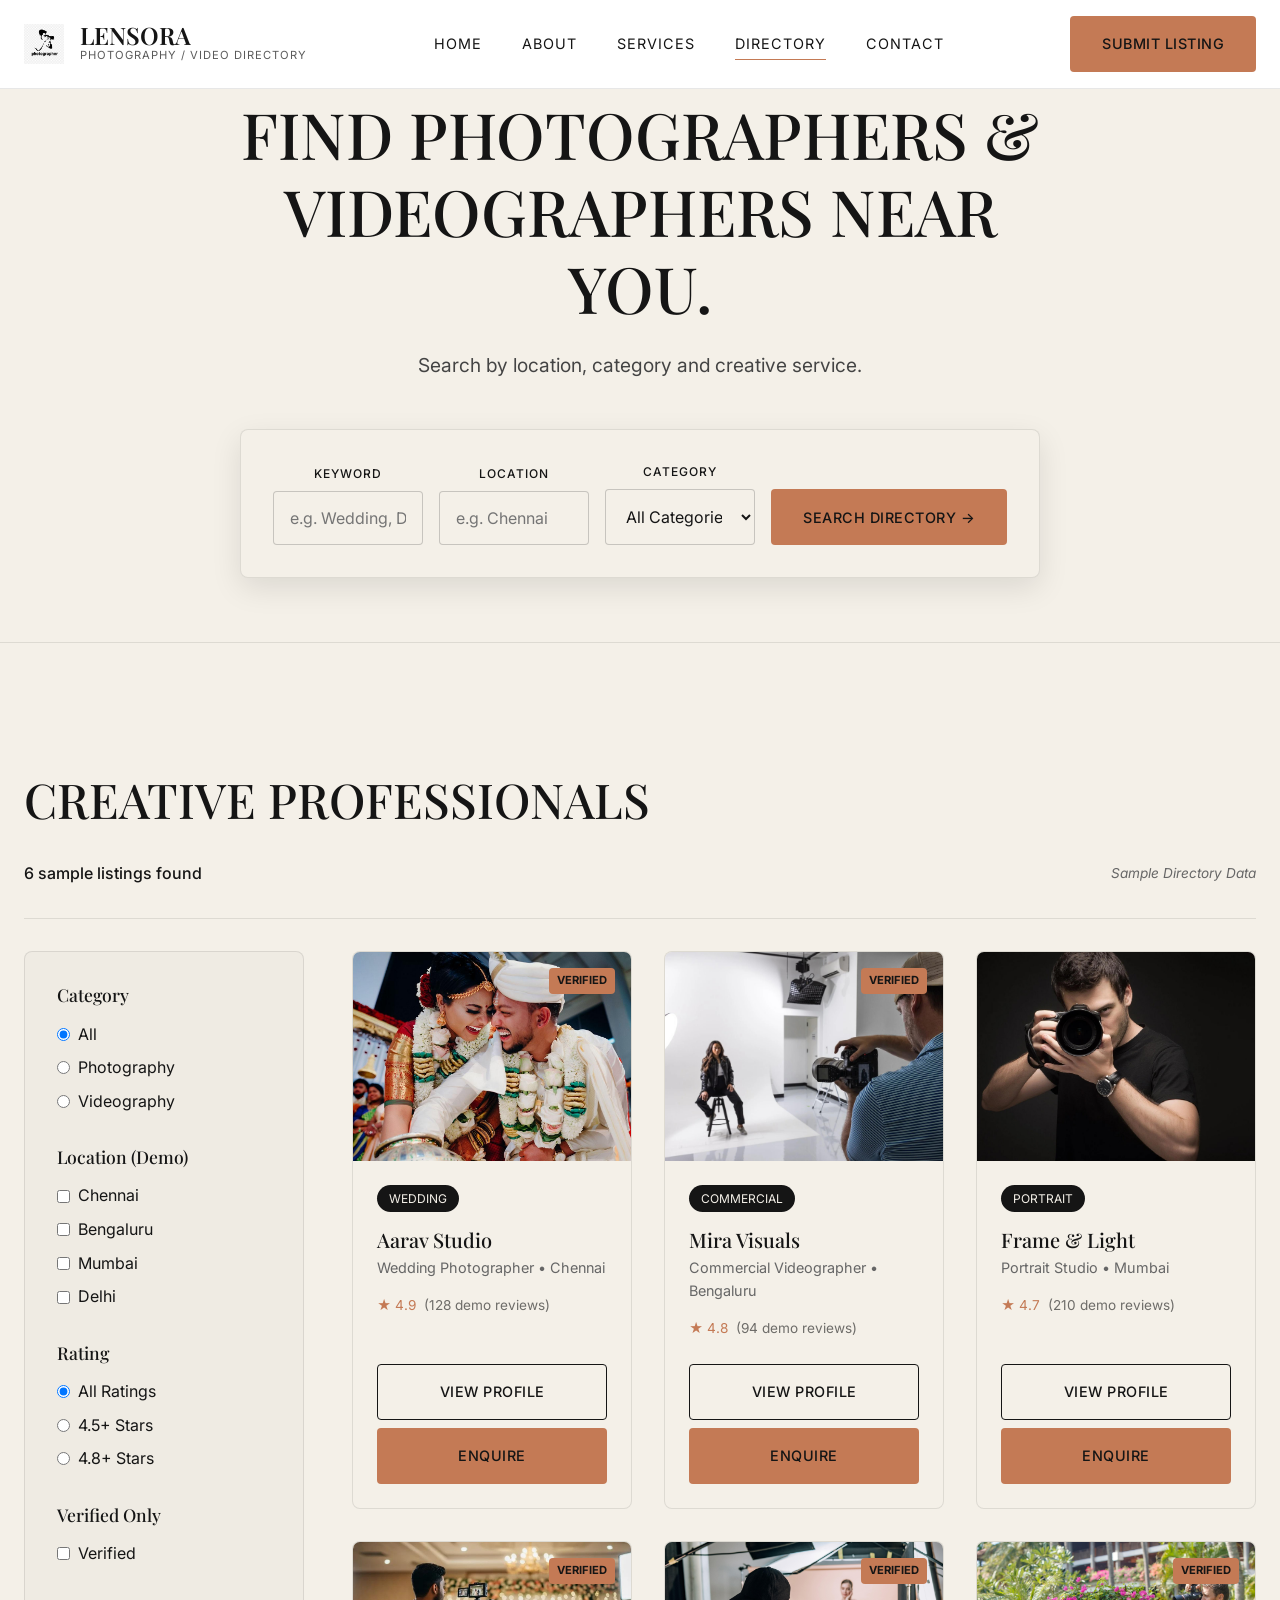
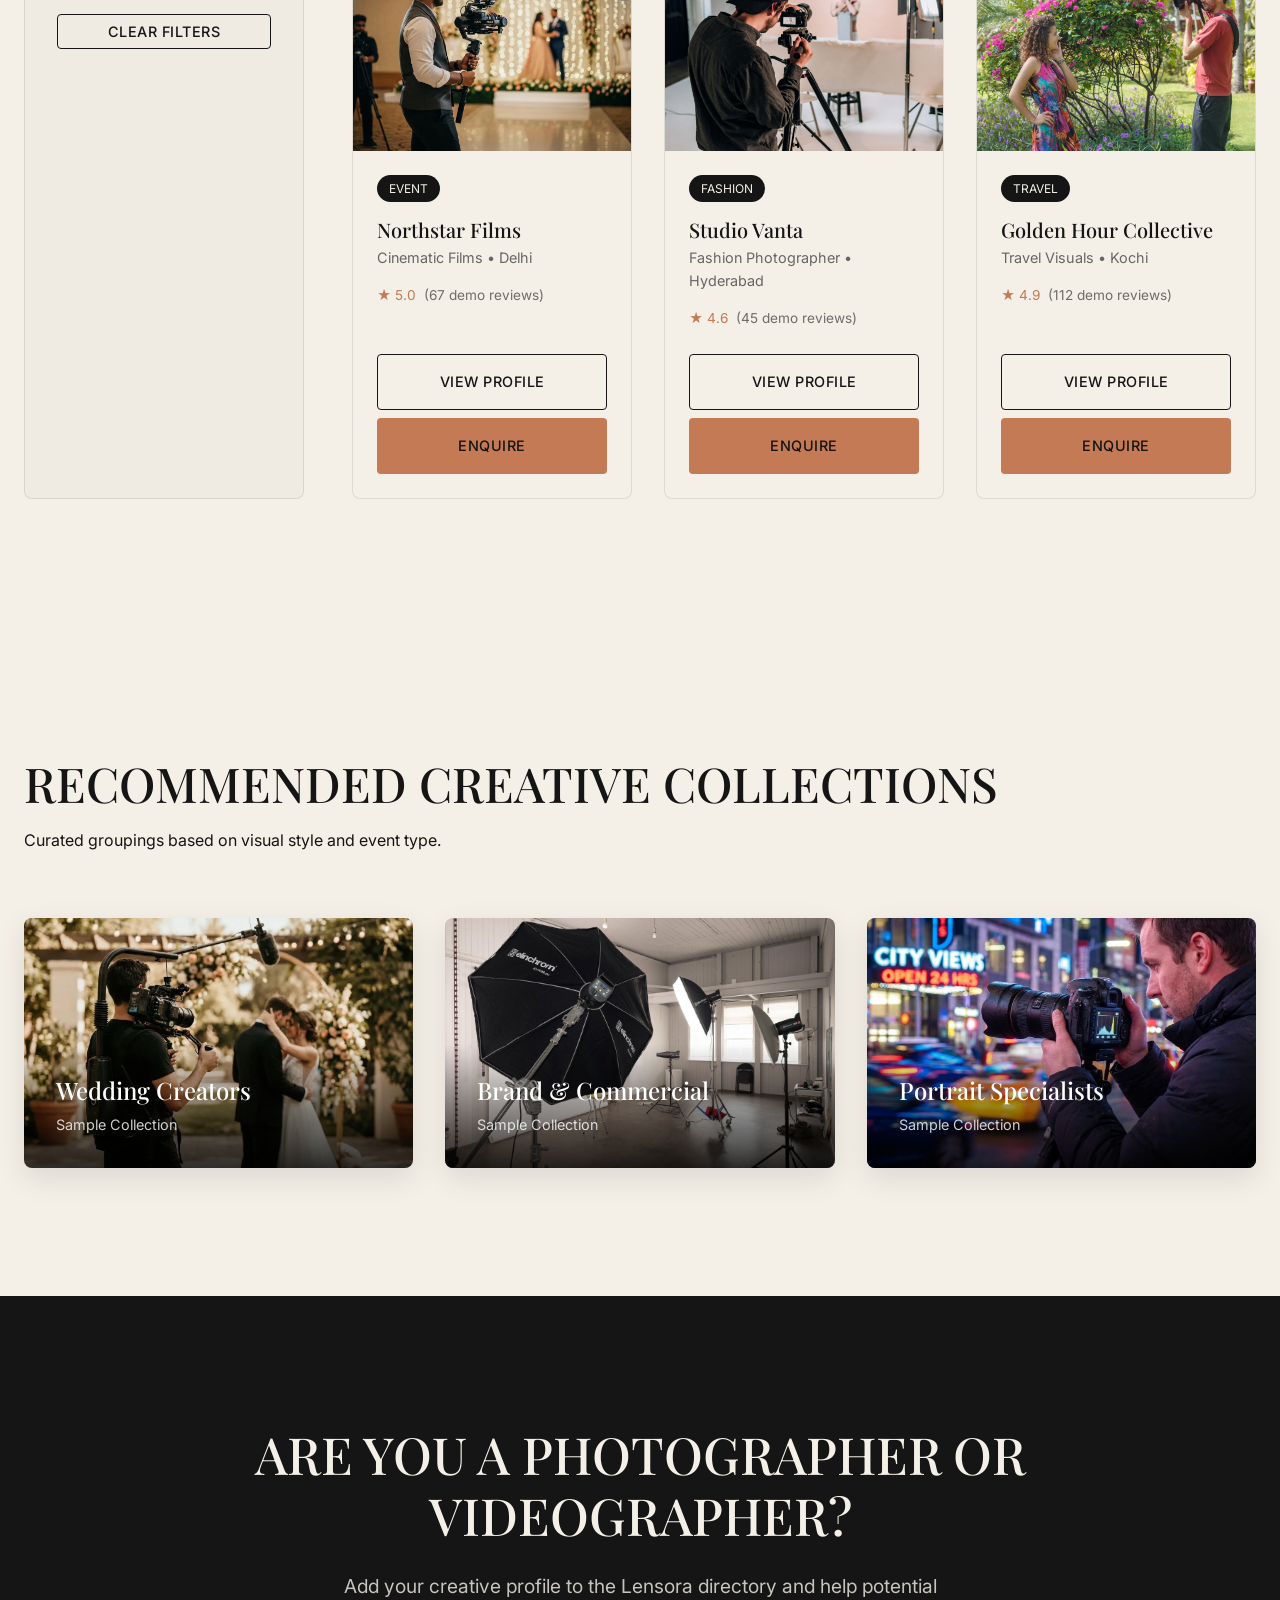
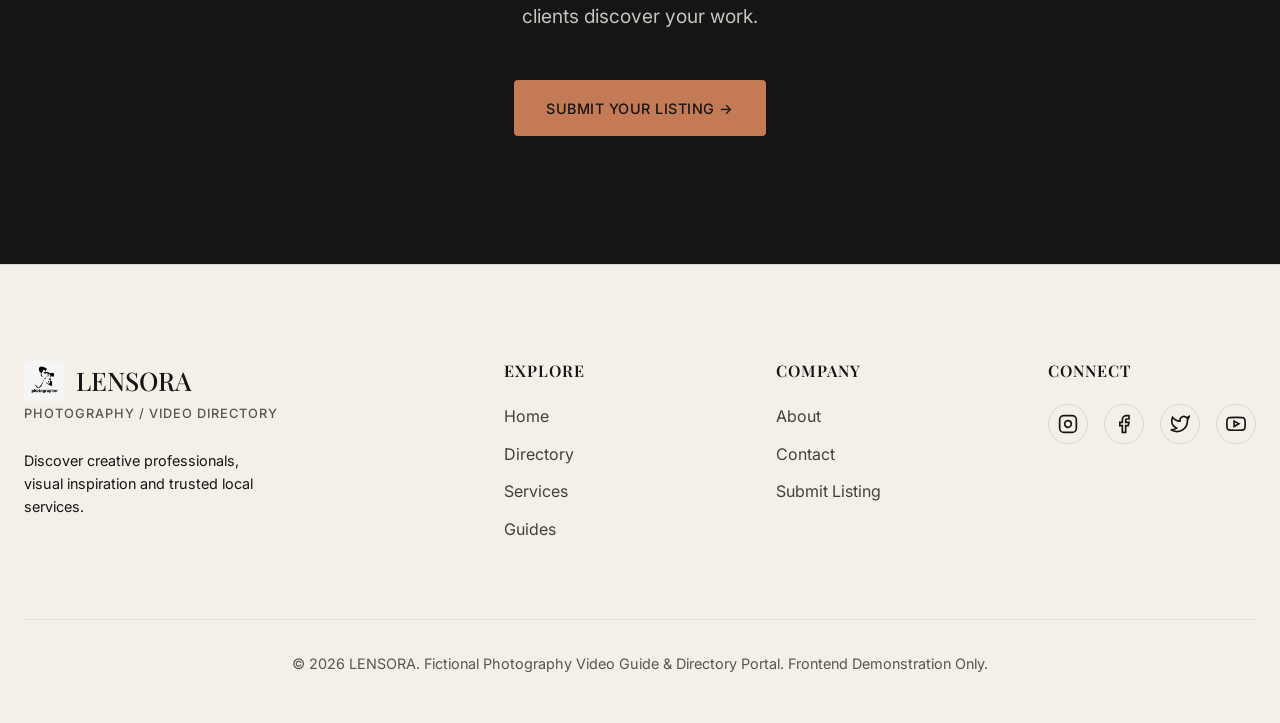
==== directory.html @ 43426af6 "first commit" ====
<!DOCTYPE html>
<html lang="en">
<head>
    <meta charset="UTF-8">
    <meta name="viewport" content="width=device-width, initial-scale=1.0">
    <title>Find Photographers & Videographers | Lensora</title>
    <meta name="description" content="Search the Lensora directory for verified photographers, videographers, and creative professionals near you.">
    <link rel="icon" type="image/png" href="assets/images/website-logo.png">
    <link rel="stylesheet" href="assets/css/style.css">
</head>
<body>

    <!-- Global Navbar (Dark Variant) -->
    <nav class="navbar">
        <div class="container">
            <a href="index.html" class="nav-brand">
                <img src="assets/images/website-logo.png" alt="Lensora Logo" class="site-logo-img">
                <div class="nav-brand-text">
                    <span class="nav-brand-title">LENSORA</span>
                    <span class="nav-brand-subtitle">Photography / Video Directory</span>
                </div>
            </a>
            
            <div class="nav-links">
                <a href="index.html">Home</a>
                <a href="about.html">About</a>
                <a href="services.html">Services</a>
                <a href="directory.html" class="active">Directory</a>
                <a href="contact.html">Contact</a>
            </div>

            <div class="nav-actions">
                <a href="#" class="btn btn-primary" data-modal="modal-submit-listing">Submit Listing</a>
            </div>

            <button class="hamburger" aria-label="Toggle Menu">
                <span></span><span></span><span></span>
            </button>
        </div>
    </nav>

    <!-- Mobile Menu -->
    <div class="mobile-menu">
        <div class="mobile-nav-links">
            <a href="index.html">Home</a>
            <a href="about.html">About</a>
            <a href="services.html">Services</a>
            <a href="directory.html" class="active">Directory</a>
            <a href="contact.html">Contact</a>
        </div>
        <a href="#" class="btn btn-primary" data-modal="modal-submit-listing">Submit Listing</a>
    </div>

    <!-- Search Overlay -->
    <div class="search-overlay" id="search-overlay">
        <div class="container">
            <button class="search-close" aria-label="Close Search">&times;</button>
            <div class="search-input-wrap">
                <p style="font-family: var(--font-heading); font-size:1.5rem; margin-bottom:1rem; opacity:0.8;">WHAT ARE YOU LOOKING FOR?</p>
                <input type="text" id="global-search" class="search-input" placeholder="Type a keyword, location, or category...">
                <p style="margin-top:2rem; opacity:0.6;">Try: "Wedding in Chennai", "Commercial Photographer", "Videography"</p>
            </div>
        </div>
    </div>

    <!-- 1. HERO / SEARCH -->
    <section class="section secondary-hero">
        <div class="container">
            <div class="text-center" style="max-width: 800px; margin: 0 auto;">
                <h1 style="margin-bottom: 1.5rem;">FIND PHOTOGRAPHERS & VIDEOGRAPHERS NEAR YOU.</h1>
                <p style="font-size: 1.2rem; color: #444; margin-bottom:3rem;">Search by location, category and creative service.</p>
                
                <div class="hero-search-bar" style="background:var(--secondary-color); border:1px solid var(--border-color); box-shadow:var(--shadow-md);">
                    <form onsubmit="event.preventDefault();" class="search-bar-grid">
                        <div>
                            <label class="form-label" style="font-size:0.75rem;">KEYWORD</label>
                            <input type="text" class="form-control" style="background:var(--secondary-color); color:var(--primary-color); border:1px solid rgba(21,21,21,0.2);" placeholder="e.g. Wedding, Drone">
                        </div>
                        <div>
                            <label class="form-label" style="font-size:0.75rem;">LOCATION</label>
                            <input type="text" class="form-control" style="background:var(--secondary-color); color:var(--primary-color); border:1px solid rgba(21,21,21,0.2);" placeholder="e.g. Chennai">
                        </div>
                        <div>
                            <label class="form-label" style="font-size:0.75rem;">CATEGORY</label>
                            <select class="form-control" style="background:var(--secondary-color); color:var(--primary-color); border:1px solid rgba(21,21,21,0.2);">
                                <option>All Categories</option>
                                <option>Photography</option>
                                <option>Videography</option>
                            </select>
                        </div>
                        <div>
                            <button type="submit" class="btn btn-primary" style="width:100%;">SEARCH DIRECTORY &rarr;</button>
                        </div>
                    </form>
                </div>
            </div>
        </div>
    </section>

    <!-- 2. FILTER + RESULTS -->
    <section class="section section-padding">
        <div class="container">
            <h2 class="section-title" style="margin-bottom: 2rem;">CREATIVE PROFESSIONALS</h2>
            <div style="display:flex; justify-content:space-between; align-items:center; margin-bottom:2rem; border-bottom:1px solid var(--border-color); padding-bottom:1rem;">
                <p id="result-count" style="font-weight:500;">Loading demo data...</p>
                <p style="font-size:0.85rem; color:#666; font-style:italic;">Sample Directory Data</p>
            </div>

            <div class="dir-layout">
                <!-- Filters -->
                <aside class="dir-filters">
                    <form id="dir-filter-form">
                        <div class="filter-group">
                            <h4 class="filter-title">Category</h4>
                            <label class="filter-label"><input type="radio" name="cat" value="all" checked> All</label>
                            <label class="filter-label"><input type="radio" name="cat" value="photography"> Photography</label>
                            <label class="filter-label"><input type="radio" name="cat" value="videography"> Videography</label>
                        </div>
                        <div class="filter-group">
                            <h4 class="filter-title">Location (Demo)</h4>
                            <label class="filter-label"><input type="checkbox" name="loc" value="chennai"> Chennai</label>
                            <label class="filter-label"><input type="checkbox" name="loc" value="bengaluru"> Bengaluru</label>
                            <label class="filter-label"><input type="checkbox" name="loc" value="mumbai"> Mumbai</label>
                            <label class="filter-label"><input type="checkbox" name="loc" value="delhi"> Delhi</label>
                        </div>
                        <div class="filter-group">
                            <h4 class="filter-title">Rating</h4>
                            <label class="filter-label"><input type="radio" name="rating" value="all" checked> All Ratings</label>
                            <label class="filter-label"><input type="radio" name="rating" value="4.5"> 4.5+ Stars</label>
                            <label class="filter-label"><input type="radio" name="rating" value="4.8"> 4.8+ Stars</label>
                        </div>
                        <div class="filter-group">
                            <h4 class="filter-title">Verified Only</h4>
                            <label class="filter-label"><input type="checkbox" name="verified"> Verified</label>
                        </div>
                        <button type="reset" class="btn btn-dark-outline" style="width:100%; padding:0.5rem; height:auto; margin-top:1rem;" onclick="setTimeout(()=>document.getElementById('dir-filter-form').dispatchEvent(new Event('change')), 50);">CLEAR FILTERS</button>
                    </form>
                </aside>

                <!-- Results Grid -->
                <div id="directory-results" class="grid-3" style="gap:2rem;">
                    <!-- JS will populate sample listings here -->
                </div>
            </div>
        </div>
    </section>

    <!-- 3. RECOMMENDED COLLECTIONS -->
    <section class="section section-padding bg-light">
        <div class="container">
            <div class="section-header">
                <h2 class="section-title">RECOMMENDED CREATIVE COLLECTIONS</h2>
                <p>Curated groupings based on visual style and event type.</p>
            </div>
            
            <div class="recommended-grid">
                <div style="position:relative; height:250px; border-radius:var(--border-radius); overflow:hidden; box-shadow:var(--shadow-md);">
                    <img src="assets/images/wedding creations.png" style="width:100%; height:100%; object-fit:cover;">
                    <div style="position:absolute; bottom:0; left:0; width:100%; background:linear-gradient(transparent, rgba(0,0,0,0.8)); padding:2rem; color:white;">
                        <h4 style="font-family:var(--font-heading); font-size:1.5rem; margin-bottom:0.5rem;">Wedding Creators</h4>
                        <p style="font-size:0.9rem; opacity:0.8; margin-bottom:0;">Sample Collection</p>
                    </div>
                </div>
                <div style="position:relative; height:250px; border-radius:var(--border-radius); overflow:hidden; box-shadow:var(--shadow-md);">
                    <img src="assets/images/image-28.png" style="width:100%; height:100%; object-fit:cover;">
                    <div style="position:absolute; bottom:0; left:0; width:100%; background:linear-gradient(transparent, rgba(0,0,0,0.8)); padding:2rem; color:white;">
                        <h4 style="font-family:var(--font-heading); font-size:1.5rem; margin-bottom:0.5rem;">Brand & Commercial</h4>
                        <p style="font-size:0.9rem; opacity:0.8; margin-bottom:0;">Sample Collection</p>
                    </div>
                </div>
                <div style="position:relative; height:250px; border-radius:var(--border-radius); overflow:hidden; box-shadow:var(--shadow-md);">
                    <img src="assets/images/image-20.png" style="width:100%; height:100%; object-fit:cover;">
                    <div style="position:absolute; bottom:0; left:0; width:100%; background:linear-gradient(transparent, rgba(0,0,0,0.8)); padding:2rem; color:white;">
                        <h4 style="font-family:var(--font-heading); font-size:1.5rem; margin-bottom:0.5rem;">Portrait Specialists</h4>
                        <p style="font-size:0.9rem; opacity:0.8; margin-bottom:0;">Sample Collection</p>
                    </div>
                </div>
            </div>
        </div>
    </section>

    <!-- 4. SUBMIT LISTING CTA -->
    <section class="section section-padding dark-section text-center">
        <div class="container">
            <h2 style="font-size: clamp(2rem, 4vw, 3.5rem); margin-bottom:1rem; max-width: 800px; margin: 0 auto 1.5rem;">ARE YOU A PHOTOGRAPHER OR VIDEOGRAPHER?</h2>
            <p style="font-size:1.2rem; margin-bottom:3rem; opacity:0.8; max-width: 600px; margin-left:auto; margin-right:auto;">Add your creative profile to the Lensora directory and help potential clients discover your work.</p>
            <div class="btn-group" style="justify-content: center;">
                <a href="#" class="btn btn-primary" data-modal="modal-submit-listing">SUBMIT YOUR LISTING &rarr;</a>
            </div>
        </div>
    </section>

    <!-- FOOTER -->
    <footer class="footer">
        <div class="container">
            <div class="footer-grid">
                <div>
                    <a href="index.html" class="footer-brand" style="text-decoration: none; color: inherit; display: block; margin-bottom: 1.5rem;">
                        <div style="display: flex; align-items: center; gap: 0.75rem; margin-bottom: 0.2rem;">
                            <img src="assets/images/website-logo.png" alt="Lensora Logo" class="site-logo-img" style="margin-bottom: 0;">
                            <h2 style="font-family: var(--font-heading); font-size: 1.6rem; margin: 0; line-height: 1;">LENSORA</h2>
                        </div>
                        <p style="font-size: 0.8rem; font-weight: 500; letter-spacing: 1px; text-transform: uppercase; opacity: 0.7; margin: 0;">PHOTOGRAPHY / VIDEO DIRECTORY</p>
                    </a>
                    <p style="font-size:0.9rem; max-width: 250px;">Discover creative professionals, visual inspiration and trusted local services.</p>
                </div>
                
                <div>
                    <h4 class="footer-title">EXPLORE</h4>
                    <ul class="footer-links">
                        <li><a href="index.html">Home</a></li>
                        <li><a href="directory.html">Directory</a></li>
                        <li><a href="services.html">Services</a></li>
                        <li><a href="#">Guides</a></li>
                    </ul>
                </div>

                <div>
                    <h4 class="footer-title">COMPANY</h4>
                    <ul class="footer-links">
                        <li><a href="about.html">About</a></li>
                        <li><a href="contact.html">Contact</a></li>
                        <li><a href="#" data-modal="modal-submit-listing">Submit Listing</a></li>
                    </ul>
                </div>

                <div>
                    <h4 class="footer-title">CONNECT</h4>
                    <div class="social-icons">
                        <a href="#" aria-label="Instagram">
                            <svg viewBox="0 0 24 24" width="20" height="20" stroke="currentColor" stroke-width="2" fill="none"><rect x="2" y="2" width="20" height="20" rx="5" ry="5"></rect><path d="M16 11.37A4 4 0 1 1 12.63 8 4 4 0 0 1 16 11.37z"></path><line x1="17.5" y1="6.5" x2="17.51" y2="6.5"></line></svg>
                        </a>
                        <a href="#" aria-label="Facebook">
                            <svg viewBox="0 0 24 24" width="20" height="20" stroke="currentColor" stroke-width="2" fill="none"><path d="M18 2h-3a5 5 0 0 0-5 5v3H7v4h3v8h4v-8h3l1-4h-4V7a1 1 0 0 1 1-1h3z"></path></svg>
                        </a>
                        <a href="#" aria-label="Twitter">
                            <svg viewBox="0 0 24 24" width="20" height="20" stroke="currentColor" stroke-width="2" fill="none"><path d="M23 3a10.9 10.9 0 0 1-3.14 1.53 4.48 4.48 0 0 0-7.86 3v1A10.66 10.66 0 0 1 3 4s-4 9 5 13a11.64 11.64 0 0 1-7 2c9 5 20 0 20-11.5a4.5 4.5 0 0 0-.08-.83A7.72 7.72 0 0 0 23 3z"></path></svg>
                        </a>
                        <a href="#" aria-label="YouTube">
                            <svg viewBox="0 0 24 24" width="20" height="20" stroke="currentColor" stroke-width="2" fill="none"><path d="M22.54 6.42a2.78 2.78 0 0 0-1.94-2C18.88 4 12 4 12 4s-6.88 0-8.6.46a2.78 2.78 0 0 0-1.94 2A29 29 0 0 0 1 11.75a29 29 0 0 0 .46 5.33 2.78 2.78 0 0 0 1.94 2c1.72.46 8.6.46 8.6.46s6.88 0 8.6-.46a2.78 2.78 0 0 0 1.94-2 29 29 0 0 0 .46-5.33 29 29 0 0 0-.46-5.33z"></path><polygon points="9.75 15.02 15.5 11.75 9.75 8.48 9.75 15.02"></polygon></svg>
                        </a>
                    </div>
                </div>
            </div>
            
            <div class="footer-bottom">
                <p>&copy; 2026 LENSORA. Fictional Photography Video Guide & Directory Portal. Frontend Demonstration Only.</p>
            </div>
        </div>
    </footer>

    <!-- MODALS -->
    
    <!-- Submit Listing Modal -->
    <div class="modal-overlay" id="modal-submit-listing">
        <div class="modal">
            <button class="modal-close" aria-label="Close Modal">&times;</button>
            <div class="section-header text-center" style="margin-bottom:2rem;">
                <h3 style="font-size:2rem; color:var(--primary-color);">ADD YOUR CREATIVE PROFILE</h3>
                <p>Join the Lensora directory.</p>
            </div>
            
            <form>
                <div class="grid-2">
                    <div class="form-group">
                        <label class="form-label">Professional / Studio Name</label>
                        <input type="text" class="form-control" required>
                    </div>
                    <div class="form-group">
                        <label class="form-label">Email</label>
                        <input type="email" class="form-control" required>
                    </div>
                </div>
                
                <div class="grid-2">
                    <div class="form-group">
                        <label class="form-label">Location</label>
                        <input type="text" class="form-control" required>
                    </div>
                    <div class="form-group">
                        <label class="form-label">Photography / Videography</label>
                        <select class="form-control" required>
                            <option value="">Select Primary</option>
                            <option>Photography</option>
                            <option>Videography</option>
                            <option>Both</option>
                        </select>
                    </div>
                </div>
                
                <div class="form-group">
                    <label class="form-label">Category</label>
                    <input type="text" class="form-control" placeholder="e.g. Wedding, Commercial, Portrait" required>
                </div>
                
                <div class="form-group">
                    <label class="form-label">Short Bio</label>
                    <textarea class="form-control" required></textarea>
                </div>

                <div class="text-center" style="margin-top: 2rem;">
                    <button type="submit" class="btn btn-primary" style="width:100%;">SUBMIT LISTING &rarr;</button>
                    <p class="form-demo-note">This is a frontend demonstration. No data is stored on a server.</p>
                </div>
            </form>
        </div>
    </div>

    <!-- Enquiry Modal -->
    <div class="modal-overlay" id="modal-enquiry">
        <div class="modal">
            <button class="modal-close" aria-label="Close Modal">&times;</button>
            <div class="section-header text-center" style="margin-bottom:2rem;">
                <h3 style="font-size:2rem; color:var(--primary-color);">LET'S FIND THE RIGHT CREATIVE FIT.</h3>
                <p>Send a sample enquiry.</p>
            </div>
            
            <form>
                <div class="grid-2">
                    <div class="form-group">
                        <label class="form-label">Full Name</label>
                        <input type="text" class="form-control" required>
                    </div>
                    <div class="form-group">
                        <label class="form-label">Email</label>
                        <input type="email" class="form-control" required>
                    </div>
                </div>

                <div class="grid-2">
                    <div class="form-group">
                        <label class="form-label">Enquiry Type</label>
                        <select class="form-control" required>
                            <option>General Enquiry</option>
                            <option>Photography Request</option>
                            <option>Videography Request</option>
                            <option>Wedding Enquiry</option>
                            <option>Commercial Enquiry</option>
                            <option>Event Enquiry</option>
                            <option>Other</option>
                        </select>
                    </div>
                    <div class="form-group">
                        <label class="form-label">Preferred Date</label>
                        <input type="date" class="form-control">
                    </div>
                </div>
                
                <div class="form-group">
                    <label class="form-label">Message</label>
                    <textarea class="form-control" required></textarea>
                </div>

                <div class="text-center" style="margin-top: 2rem;">
                    <button type="submit" class="btn btn-primary" style="width:100%;">SEND ENQUIRY &rarr;</button>
                    <p class="form-demo-note">This is a frontend demonstration. No data is sent.</p>
                </div>
            </form>
        </div>
    </div>

    <!-- View Profile Modal -->
    <div class="modal-overlay" id="modal-profile">
        <div class="modal">
            <button class="modal-close" aria-label="Close Modal">&times;</button>
            <div style="display:flex; flex-direction:column; gap:2rem;">
                <img src="assets/images/image-10.png" alt="Profile Background" style="width:100%; height:300px; object-fit:cover; border-radius:var(--border-radius);">
                
                <div>
                    <span class="badge accent">Wedding Photographer</span>
                    <h2 style="font-size: 2.5rem; margin: 0.5rem 0;">Professional Profile (Demo)</h2>
                    <p style="color:#666; font-size:1.1rem; margin-bottom:1rem;">Sample Location</p>
                    <div style="display:flex; align-items:center; gap: 0.5rem; margin-bottom:2rem;">
                        <span class="accent" style="font-weight:bold; font-size:1.1rem;">★ 4.9</span>
                        <span style="opacity:0.6;">(Sample reviews)</span>
                        <span style="background:var(--primary-color); color:var(--secondary-color); padding:0.25rem 0.5rem; font-size:0.75rem; border-radius:4px; margin-left:1rem;">VERIFIED</span>
                    </div>
                    
                    <h4 style="font-family:var(--font-heading); margin-bottom:0.5rem;">About</h4>
                    <p style="margin-bottom:2rem; color:#444;">This is a sample profile description for the directory demo. The data shown is not real and serves only as a visual representation.</p>

                    <h4 style="font-family:var(--font-heading); margin-bottom:0.5rem;">Services</h4>
                    <div class="tags" style="margin-bottom:2rem;">
                        <span class="tag">Photography</span>
                        <span class="tag">Videography</span>
                        <span class="tag">Editing</span>
                    </div>
                    
                    <div class="text-center" style="margin-top: 2rem;">
                        <button class="btn btn-primary" onclick="document.getElementById('modal-profile').classList.remove('active'); document.getElementById('modal-enquiry').classList.add('active');" style="width:100%;">ENQUIRE ABOUT THIS PROFESSIONAL</button>
                    </div>
                </div>
            </div>
        </div>
    </div>
    
    <!-- Back to Top Button -->
    <button class="back-to-top" id="back-to-top" aria-label="Back to Top">
        <svg viewBox="0 0 24 24" fill="none" stroke="currentColor" stroke-width="2"><path d="M18 15l-6-6-6 6"/></svg>
    </button>

    <script src="assets/js/main.js"></script>
</body>
</html>
---- assets/css/style.css ----
@import url('https://fonts.googleapis.com/css2?family=Inter:wght@300;400;500;600&family=Playfair+Display:ital,wght@0,400;0,500;0,600;0,700;1,400&display=swap');

:root {
  --primary-color: #151515;
  --secondary-color: #F4F0E8;
  --accent-color: #C47A55;
  --text-light: #F4F0E8;
  --text-dark: #151515;
  --border-color: rgba(21, 21, 21, 0.1);
  --border-light: rgba(244, 240, 232, 0.1);
  --font-heading: 'Playfair Display', serif;
  --font-body: 'Inter', sans-serif;
  --transition: all 0.3s cubic-bezier(0.25, 0.46, 0.45, 0.94);
  --shadow-sm: 0 4px 6px rgba(0,0,0,0.05);
  --shadow-md: 0 10px 30px rgba(0,0,0,0.1);
  --shadow-3d: 0 20px 40px rgba(0,0,0,0.15), 0 0 0 1px rgba(0,0,0,0.05);
  --border-radius: 8px;
}

@media (prefers-reduced-motion: reduce) {
  :root {
    --transition: all 0.1s ease;
  }
}

* {
  box-sizing: border-box;
  margin: 0;
  padding: 0;
}

html {
  scroll-behavior: smooth;
}

body {
  font-family: var(--font-body);
  color: var(--primary-color);
  background-color: var(--secondary-color);
  line-height: 1.6;
  overflow-x: hidden;
  -webkit-font-smoothing: antialiased;
}

/* Typography */
h1, h2, h3, h4, h5, h6 {
  font-family: var(--font-heading);
  line-height: 1.2;
  margin-bottom: 1rem;
  font-weight: 500;
}

h1 { font-size: clamp(2.5rem, 5vw, 4.5rem); }
h2 { font-size: clamp(2rem, 4vw, 3rem); }
h3 { font-size: clamp(1.5rem, 3vw, 2.25rem); }

p { margin-bottom: 1rem; }
a { text-decoration: none; color: inherit; transition: var(--transition); }
img { max-width: 100%; height: auto; display: block; }
ul { list-style: none; }

/* Container */
.container {
  width: min(100% - 48px, 1320px);
  margin: 0 auto;
}
@media (max-width: 768px) {
  .container {
    width: calc(100% - 32px);
  }
}

/* Utilities */
.text-center { text-align: center; }
.accent { color: var(--accent-color); }
.bg-dark { background-color: var(--primary-color); color: var(--secondary-color); }
.bg-light { background-color: var(--secondary-color); color: var(--primary-color); }
.section-padding { padding: 8rem 0; }
@media (max-width: 768px) {
  .section-padding { padding: 4rem 0; }
}

/* Buttons */
.btn {
  display: inline-flex;
  align-items: center;
  justify-content: center;
  padding: 1rem 2rem;
  font-family: var(--font-body);
  font-size: 0.9rem;
  font-weight: 500;
  letter-spacing: 0.5px;
  text-transform: uppercase;
  cursor: pointer;
  border: none;
  border-radius: 4px;
  transition: var(--transition);
  text-align: center;
  height: 56px;
  white-space: nowrap;
}
.btn-primary {
  background-color: var(--accent-color);
  color: var(--primary-color);
}
.btn-primary:hover {
  background-color: #d88e6a;
  transform: translateY(-2px);
  box-shadow: 0 10px 20px rgba(196, 122, 85, 0.2);
}
.btn-secondary {
  background-color: transparent;
  color: var(--secondary-color);
  border: 1px solid var(--secondary-color);
}
.btn-secondary:hover {
  background-color: var(--secondary-color);
  color: var(--primary-color);
  transform: translateY(-2px);
}
.btn-dark-outline {
  background-color: transparent;
  color: var(--primary-color);
  border: 1px solid var(--primary-color);
}
.btn-dark-outline:hover {
  background-color: var(--primary-color);
  color: var(--secondary-color);
}

.btn-group {
  display: flex;
  gap: 1rem;
}
@media (max-width: 768px) {
  .btn-group {
    flex-direction: column;
    width: 100%;
  }
  .btn { width: 100%; }
}

/* Navbar */
.navbar {
  position: fixed;
  top: 0;
  left: 0;
  width: 100%;
  z-index: 1000;
  padding: 1rem 0;
  background-color: #ffffff;
  border-bottom: 1px solid var(--border-color);
  color: var(--primary-color);
  transition: var(--transition);
}
.navbar .container {
  display: flex;
  justify-content: space-between;
  align-items: center;
}
.nav-brand {
  display: flex;
  align-items: center;
  gap: 1rem;
}
.nav-brand svg {
  height: 40px;
  width: auto;
}
.nav-brand-text {
  display: flex;
  flex-direction: column;
}
.nav-brand-title {
  font-family: var(--font-heading);
  font-size: 1.5rem;
  font-weight: 600;
  line-height: 1;
}
.nav-brand-subtitle {
  font-size: 0.7rem;
  text-transform: uppercase;
  letter-spacing: 1px;
  opacity: 0.7;
}

.nav-links {
  display: flex;
  gap: 2.5rem;
  align-items: center;
}
.nav-links a {
  font-size: 0.9rem;
  text-transform: uppercase;
  letter-spacing: 1px;
  position: relative;
}
.nav-links a::after {
  content: '';
  position: absolute;
  bottom: -4px;
  left: 0;
  width: 0;
  height: 1px;
  background-color: var(--accent-color);
  transition: var(--transition);
}
.nav-links a:hover::after, .nav-links a.active::after {
  width: 100%;
}
.nav-actions {
  display: flex;
  gap: 1.5rem;
  align-items: center;
}
.nav-icon {
  cursor: pointer;
  display: flex;
  align-items: center;
  justify-content: center;
  width: 40px;
  height: 40px;
  border-radius: 50%;
  transition: var(--transition);
}
.nav-icon:hover {
  background-color: rgba(196, 122, 85, 0.1);
  color: var(--accent-color);
}
.nav-icon svg { width: 20px; height: 20px; }

.hamburger {
  display: none;
  cursor: pointer;
  border: none;
  background: none;
  width: 30px;
  height: 20px;
  position: relative;
  z-index: 1010;
  margin-right: 15px;
}
.hamburger span {
  position: absolute;
  width: 100%;
  height: 2px;
  background-color: currentColor;
  transition: var(--transition);
}
.hamburger span:nth-child(1) { top: 0; }
.hamburger span:nth-child(2) { top: 9px; }
.hamburger span:nth-child(3) { top: 18px; }
.hamburger.active span:nth-child(1) { transform: rotate(45deg); top: 9px; }
.hamburger.active span:nth-child(2) { opacity: 0; }
.hamburger.active span:nth-child(3) { transform: rotate(-45deg); top: 9px; }

/* Mobile Menu */
.mobile-menu {
  position: fixed;
  top: 0;
  left: 0;
  width: 100%;
  height: 100vh;
  background-color: var(--primary-color);
  color: var(--secondary-color);
  z-index: 999;
  display: flex;
  flex-direction: column;
  justify-content: center;
  align-items: center;
  padding-top: 80px;
  transform: translateX(100%);
  transition: transform 0.5s cubic-bezier(0.77, 0, 0.175, 1);
}
.mobile-menu.active {
  transform: translateX(0);
}
.mobile-nav-links {
  display: flex;
  flex-direction: column;
  gap: 2rem;
  text-align: center;
  margin-bottom: 3rem;
}
.mobile-nav-links a {
  font-family: var(--font-heading);
  font-size: 2.5rem;
}
.mobile-nav-links a.active {
  color: var(--accent-color);
}
.mobile-menu .btn {
  width: calc(100% - 40px);
  max-width: 300px;
}

@media (max-width: 1024px) {
  .nav-links, .nav-actions .btn { display: none; }
  .hamburger { display: block; }
}

/* Global Sections */
.section {
  position: relative;
}
.section-header {
  margin-bottom: 4rem;
}
.section-title {
  margin-bottom: 1rem;
}

/* Cards & Grid Systems */
.grid-2 { display: grid; grid-template-columns: repeat(2, 1fr); gap: 2rem; }
.grid-3 { display: grid; grid-template-columns: repeat(3, 1fr); gap: 2rem; }
.grid-4 { display: grid; grid-template-columns: repeat(4, 1fr); gap: 2rem; }

@media (max-width: 1024px) {
  .grid-4 { grid-template-columns: repeat(2, 1fr); }
  .grid-3 { 
    grid-template-columns: repeat(2, 1fr);
  }
  .grid-3 > *:nth-child(3) {
    grid-column: 1 / -1;
    max-width: 50%;
    margin: 0 auto;
  }
}
@media (max-width: 768px) {
  .grid-2, .grid-3, .grid-4 { grid-template-columns: 1fr !important; }
  .grid-3 > *:nth-child(3) { max-width: 100%; }
}

.card {
  background: var(--secondary-color);
  border-radius: var(--border-radius);
  overflow: hidden;
  transition: var(--transition);
  border: 1px solid var(--border-color);
  display: flex;
  flex-direction: column;
}
.card:hover {
  transform: translateY(-5px);
  box-shadow: var(--shadow-3d);
}
.card-image-wrap {
  position: relative;
  overflow: hidden;
  aspect-ratio: 4/3;
}
.card-img {
  width: 100%;
  height: 100%;
  object-fit: cover;
  transition: transform 0.7s ease;
}
.card:hover .card-img {
  transform: scale(1.05);
}
.service-list-img {
  width: 250px;
  height: 180px;
  object-fit: cover;
  flex-shrink: 0;
}
.service-list-card {
  display: flex;
  flex-wrap: wrap;
  align-items: center;
  background: var(--secondary-color);
  border: 1px solid var(--border-color);
  border-radius: var(--border-radius);
  overflow: hidden;
  transition: var(--transition);
  color: inherit;
}
.service-list-content {
  padding: 2rem;
  flex: 1;
}
.service-list-action {
  padding: 2rem;
  color: var(--accent-color);
}
.service-list-container {
  display: flex;
  flex-direction: column;
  gap: 2rem;
}
@media (max-width: 1024px) {
  .service-list-img {
    width: 100%;
    height: 220px;
  }
  .service-list-container {
    display: grid;
    grid-template-columns: repeat(2, 1fr);
  }
  .service-list-container > *:nth-child(3) {
    grid-column: 1 / -1;
    width: calc(50% - 1rem);
    margin: 0 auto;
  }
  .service-list-card {
    flex-direction: column;
    align-items: flex-start;
  }
  .service-list-content {
    padding-bottom: 0.5rem;
  }
  .service-list-action {
    padding-top: 0.5rem;
  }
}
@media (max-width: 767px) {
  .service-list-container {
    display: flex;
    flex-direction: column;
  }
  .service-list-container > *:nth-child(3) {
    width: 100%;
  }
}
.card-content {
  padding: 1.5rem;
  flex: 1;
  display: flex;
  flex-direction: column;
}
@media (max-width: 768px) {
  .card-content {
    text-align: center;
    align-items: center;
  }
  .card-content .badge {
    align-self: center;
  }
}
.badge {
  display: inline-block;
  padding: 0.25rem 0.75rem;
  background-color: var(--primary-color);
  color: var(--secondary-color);
  font-size: 0.75rem;
  text-transform: uppercase;
  border-radius: 20px;
  margin-bottom: 1rem;
  align-self: flex-start;
}
.badge.accent {
  background-color: var(--accent-color);
  color: var(--primary-color);
}

/* Modals */
.modal-overlay {
  position: fixed;
  top: 0;
  left: 0;
  width: 100%;
  height: 100%;
  background: rgba(21, 21, 21, 0.8);
  backdrop-filter: blur(5px);
  z-index: 2000;
  display: flex;
  justify-content: center;
  align-items: center;
  opacity: 0;
  visibility: hidden;
  transition: var(--transition);
}
.modal-overlay.active {
  opacity: 1;
  visibility: visible;
}
.modal {
  background: var(--secondary-color);
  color: var(--primary-color);
  width: min(90%, 800px);
  max-height: calc(100vh - 32px);
  overflow-y: auto;
  -ms-overflow-style: none;  /* IE and Edge */
  scrollbar-width: none;  /* Firefox */
  border-radius: var(--border-radius);
  padding: 3rem;
  position: relative;
  transform: scale(0.95);
  transition: var(--transition);
  box-shadow: var(--shadow-3d);
}
.modal::-webkit-scrollbar {
  display: none;
}
@media (max-width: 768px) {
  .modal { padding: 2rem; width: calc(100% - 32px); }
}
.modal-overlay.active .modal {
  transform: scale(1);
}
.modal-close {
  position: absolute;
  top: 1.5rem;
  right: 1.5rem;
  background: none;
  border: none;
  font-size: 2rem;
  cursor: pointer;
  line-height: 1;
  color: var(--primary-color);
  transition: var(--transition);
}
.modal-close:hover { color: var(--accent-color); }

/* Forms */
.form-group {
  margin-bottom: 1.5rem;
}
.form-label {
  display: block;
  margin-bottom: 0.5rem;
  font-size: 0.9rem;
  font-weight: 500;
  text-transform: uppercase;
  letter-spacing: 1px;
}
.form-control {
  width: 100%;
  padding: 1rem;
  background: transparent;
  border: 1px solid var(--border-color);
  border-radius: 4px;
  font-family: var(--font-body);
  font-size: 1rem;
  color: var(--primary-color);
  transition: var(--transition);
}
.form-control:focus {
  outline: none;
  border-color: var(--accent-color);
  box-shadow: 0 0 0 3px rgba(196, 122, 85, 0.1);
}
textarea.form-control {
  min-height: 120px;
  resize: vertical;
}
.form-demo-note {
  font-size: 0.8rem;
  color: #666;
  margin-top: 1rem;
  text-align: center;
  font-style: italic;
}

/* Search Overlay */
.search-overlay {
  position: fixed;
  top: 0;
  left: 0;
  width: 100%;
  height: 100%;
  background: var(--primary-color);
  color: var(--secondary-color);
  z-index: 2000;
  display: flex;
  flex-direction: column;
  opacity: 0;
  visibility: hidden;
  transition: var(--transition);
}
.search-overlay.active {
  opacity: 1;
  visibility: visible;
}
.search-overlay .container {
  height: 100%;
  display: flex;
  flex-direction: column;
  padding: 4rem 0;
}
.search-close {
  align-self: flex-end;
  background: none;
  border: none;
  color: var(--secondary-color);
  font-size: 2rem;
  cursor: pointer;
}
.search-input-wrap {
  margin: auto 0;
}
.search-input {
  width: 100%;
  background: none;
  border: none;
  border-bottom: 2px solid rgba(244, 240, 232, 0.2);
  color: var(--secondary-color);
  font-size: clamp(2rem, 5vw, 4rem);
  font-family: var(--font-heading);
  padding: 1rem 0;
}
.search-input:focus {
  outline: none;
  border-color: var(--accent-color);
}

/* Footer */
.footer {
  background-color: var(--secondary-color);
  color: var(--primary-color);
  padding: 6rem 0 2rem;
  border-top: 1px solid var(--border-color);
}
.footer-grid {
  display: grid;
  grid-template-columns: 2fr 1fr 1fr 1fr;
  gap: 4rem;
  margin-bottom: 4rem;
}
.footer-brand svg,
.footer-brand img {
  height: 40px;
  width: auto;
  margin-bottom: 1.5rem;
}
.footer-title {
  font-size: 1rem;
  font-weight: 600;
  text-transform: uppercase;
  letter-spacing: 1px;
  margin-bottom: 1.5rem;
}
.footer-links li {
  margin-bottom: 0.75rem;
}
.footer-links a {
  opacity: 0.8;
}
.footer-links a:hover {
  opacity: 1;
  color: var(--accent-color);
}
.social-icons {
  display: flex;
  gap: 1rem;
}
.social-icons a {
  display: flex;
  align-items: center;
  justify-content: center;
  width: 40px;
  height: 40px;
  border: 1px solid var(--border-color);
  border-radius: 50%;
  transition: var(--transition);
}
.social-icons a:hover {
  background-color: var(--accent-color);
  color: var(--primary-color);
  border-color: var(--accent-color);
  transform: translateY(-3px);
}
.footer-bottom {
  text-align: center;
  padding-top: 2rem;
  border-top: 1px solid var(--border-color);
  font-size: 0.9rem;
  opacity: 0.7;
}
@media (max-width: 1024px) {
  .footer-grid { grid-template-columns: 1fr 1fr; }
}
@media (max-width: 768px) {
  .footer-grid { 
    grid-template-columns: 1fr; 
    text-align: center;
  }
  .footer-brand svg, .footer-brand img { margin: 0 !important; }
  .footer-brand > div { justify-content: center !important; }
  .footer-grid > div:first-child > p:last-child { margin: 0 auto !important; }
  .social-icons { justify-content: center; }
}

/* specific section tweaks */
.hero {
  min-height: 100vh;
  display: flex;
  align-items: center;
  position: relative;
  overflow: hidden;
}
.hero-bg {
  position: absolute;
  top: 0; left: 0; right: 0; bottom: 0;
  background-size: cover;
  background-position: center;
  z-index: 0;
  animation: moveFrontBack 20s infinite alternate ease-in-out;
}
@keyframes moveFrontBack {
  0% { transform: scale(1); }
  100% { transform: scale(1.15); }
}
.hero::before {
  content: '';
  position: absolute;
  top: 0; left: 0; right: 0; bottom: 0;
  background: rgba(21, 21, 21, 0.6);
  z-index: 1;
}
.hero-content {
  position: relative;
  z-index: 10;
  color: var(--secondary-color);
  max-width: 800px;
}
.hero .hero-content h1 {
  color: var(--secondary-color);
}
.hero-search-bar {
  background: rgba(244, 240, 232, 0.1);
  backdrop-filter: blur(10px);
  padding: 2rem;
  border-radius: var(--border-radius);
  margin-top: 3rem;
  border: 1px solid rgba(244, 240, 232, 0.2);
}
.search-bar-grid {
  display: grid;
  grid-template-columns: 1fr 1fr 1fr auto;
  gap: 1rem;
  align-items: flex-end;
}
.search-bar-grid .form-control {
  background: var(--secondary-color);
  color: var(--primary-color);
  border: none;
}
@media (max-width: 768px) {
  .search-bar-grid { grid-template-columns: 1fr; }
  .search-bar-grid .btn { width: 100%; }
}

/* Category Layout */
.cat-layout {
  display: grid;
  grid-template-columns: 2fr 1fr;
  gap: 2rem;
}
.cat-large {
  position: relative;
  border-radius: var(--border-radius);
  overflow: hidden;
  height: 600px;
}
.cat-large img {
  width: 100%;
  height: 100%;
  object-fit: cover;
}
.cat-small-wrap {
  display: flex;
  flex-direction: column;
  gap: 2rem;
}
.cat-small {
  position: relative;
  border-radius: var(--border-radius);
  overflow: hidden;
  height: calc(300px - 1rem);
}
.cat-small img {
  width: 100%;
  height: 100%;
  object-fit: cover;
}
.cat-overlay {
  position: absolute;
  bottom: 0; left: 0; right: 0;
  padding: 2rem;
  background: linear-gradient(transparent, rgba(0,0,0,0.8));
  color: #fff;
}
@media (max-width: 768px) {
  .cat-layout { grid-template-columns: 1fr; }
  .cat-large { height: 400px; }
  .cat-small { height: 300px; }
}

/* Location Map section */
.map-visual {
  background: var(--primary-color);
  color: var(--secondary-color);
  border-radius: var(--border-radius);
  padding: 4rem;
  position: relative;
  overflow: hidden;
}
@media (max-width: 768px) {
  .map-visual { padding: 1.5rem; }
}

.map-locations {
  display: flex;
  flex-wrap: wrap;
  gap: 1rem;
  margin: 3rem 0;
}
@media (max-width: 768px) {
  .map-locations { margin: 1.5rem 0; justify-content: center; }
  .location-tag { padding: 0.8rem 1.5rem; font-size: 0.9rem; }
}

.location-tag {
  padding: 1rem 2rem;
  border: 1px solid rgba(244, 240, 232, 0.2);
  border-radius: 30px;
  cursor: pointer;
  transition: var(--transition);
}
.location-tag:hover, .location-tag.active {
  background: var(--accent-color);
  color: var(--primary-color);
  border-color: var(--accent-color);
}

.location-preview {
  margin-top: 2rem;
  padding: 2rem;
  background: rgba(244, 240, 232, 0.05);
  border-radius: var(--border-radius);
}
@media (max-width: 768px) {
  .location-preview { padding: 1.5rem; margin-top: 1.5rem; }
}

/* Final CTA */
.cta-section {
  position: relative;
  background-size: cover;
  background-position: center;
  color: white;
  text-align: center;
}
.cta-section::before {
  content: '';
  position: absolute;
  top: 0; left: 0; right: 0; bottom: 0;
  background: rgba(21, 21, 21, 0.8);
}
.cta-section .container {
  position: relative;
  z-index: 10;
  max-width: 800px;
}
.cta-section h2 { color: white; }

/* Directory Filters */
.dir-layout {
  display: grid;
  grid-template-columns: 280px 1fr;
  gap: 3rem;
}
.dir-filters {
  background: rgba(21, 21, 21, 0.02);
  padding: 2rem;
  border-radius: var(--border-radius);
  border: 1px solid var(--border-color);
}
.filter-group {
  margin-bottom: 2rem;
}
.filter-title {
  font-family: var(--font-heading);
  margin-bottom: 1rem;
  font-size: 1.1rem;
}
.filter-label {
  display: flex;
  align-items: center;
  gap: 0.5rem;
  margin-bottom: 0.5rem;
  cursor: pointer;
}
@media (max-width: 1024px) {
  .dir-layout { grid-template-columns: 1fr; }
}

/* Utilities for sections */
.secondary-hero {
  padding: 6rem 0 4rem;
  background-color: var(--secondary-color);
  border-bottom: 1px solid var(--border-color);
}
.dark-section {
  background-color: var(--primary-color);
  color: var(--secondary-color);
}
.dark-section h2, .dark-section h3 {
  color: var(--secondary-color);
}

.timeline {
  display: grid;
  grid-template-columns: repeat(4, 1fr);
  gap: 2rem;
  margin-top: 4rem;
}
.timeline-item {
  position: relative;
  padding-top: 2rem;
  border-top: 2px solid var(--accent-color);
}
.timeline-num {
  font-family: var(--font-heading);
  font-size: 3rem;
  color: var(--accent-color);
  line-height: 1;
  margin-bottom: 1rem;
}
@media (max-width: 768px) {
  .timeline { grid-template-columns: 1fr; }
  .timeline-item {
    border-top: none;
    border-left: 2px solid var(--accent-color);
    padding-top: 0;
    padding-left: 2rem;
    padding-bottom: 2rem;
  }
}

.tags {
  display: flex;
  flex-wrap: wrap;
  gap: 0.5rem;
}
.tag {
  font-size: 0.8rem;
  padding: 0.2rem 0.8rem;
  border: 1px solid var(--border-color);
  border-radius: 20px;
}

/* Back to Top Button */
.back-to-top {
  position: fixed;
  bottom: 30px;
  right: 30px;
  width: 50px;
  height: 50px;
  background-color: var(--primary-color);
  color: var(--secondary-color);
  border: none;
  border-radius: 50%;
  display: flex;
  align-items: center;
  justify-content: center;
  cursor: pointer;
  opacity: 0;
  visibility: hidden;
  transform: translateY(20px);
  transition: all 0.3s ease;
  z-index: 999;
  box-shadow: 0 4px 10px rgba(0, 0, 0, 0.2);
}
.back-to-top.show {
  opacity: 1;
  visibility: visible;
  transform: translateY(0);
}
.back-to-top:hover {
  background-color: var(--accent-color);
  color: var(--primary-color);
  transform: translateY(-5px);
  box-shadow: 0 6px 15px rgba(0, 0, 0, 0.3);
}
.back-to-top svg {
  width: 24px;
  height: 24px;
}

@media (max-width: 768px) {
  h1 { 
    line-height: 1.4 !important; 
    font-size: clamp(1.8rem, 8vw, 2.5rem) !important;
    word-wrap: break-word;
  }
  h2, h3 { line-height: 1.3; }
}

@media (max-width: 1024px) and (min-width: 768px) {
  #directory-results.grid-3 {
    grid-template-columns: repeat(2, 1fr) !important;
  }
  #directory-results.grid-3 > *:nth-child(3) {
    grid-column: auto !important;
    max-width: none !important;
    margin: 0 !important;
  }
}

.recommended-grid {
  display: grid;
  grid-template-columns: repeat(3, 1fr);
  gap: 2rem;
}
@media (max-width: 1024px) {
  .recommended-grid {
    grid-template-columns: repeat(2, 1fr);
  }
  .recommended-grid > *:nth-child(3) {
    grid-column: 1 / -1;
    max-width: calc(50% - 1rem);
    margin: 0 auto;
    width: 100%;
  }
}
@media (max-width: 767px) {
  .recommended-grid {
    grid-template-columns: 1fr;
  }
  .recommended-grid > *:nth-child(3) {
    max-width: 100%;
  }
}

.site-logo-img {
  height: 40px;
  width: 40px;
  object-fit: cover;
  object-position: left center;
}
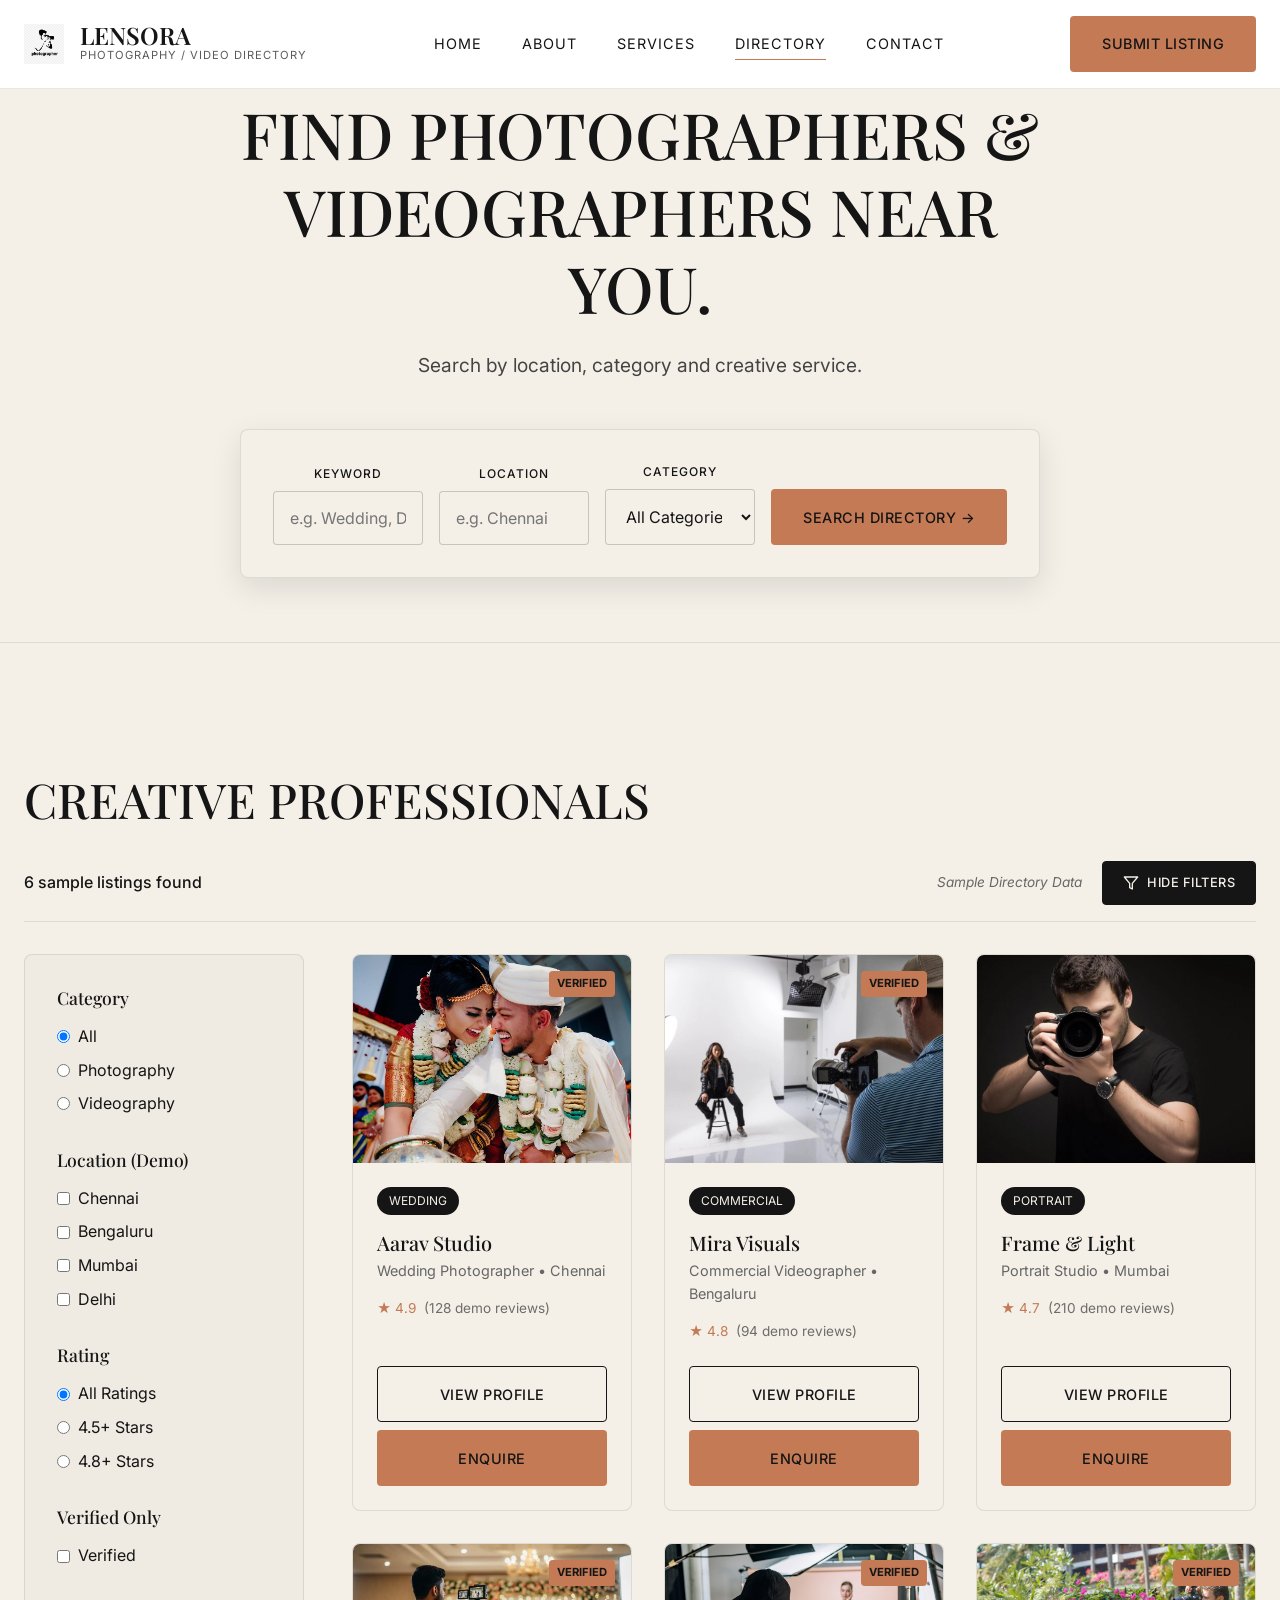
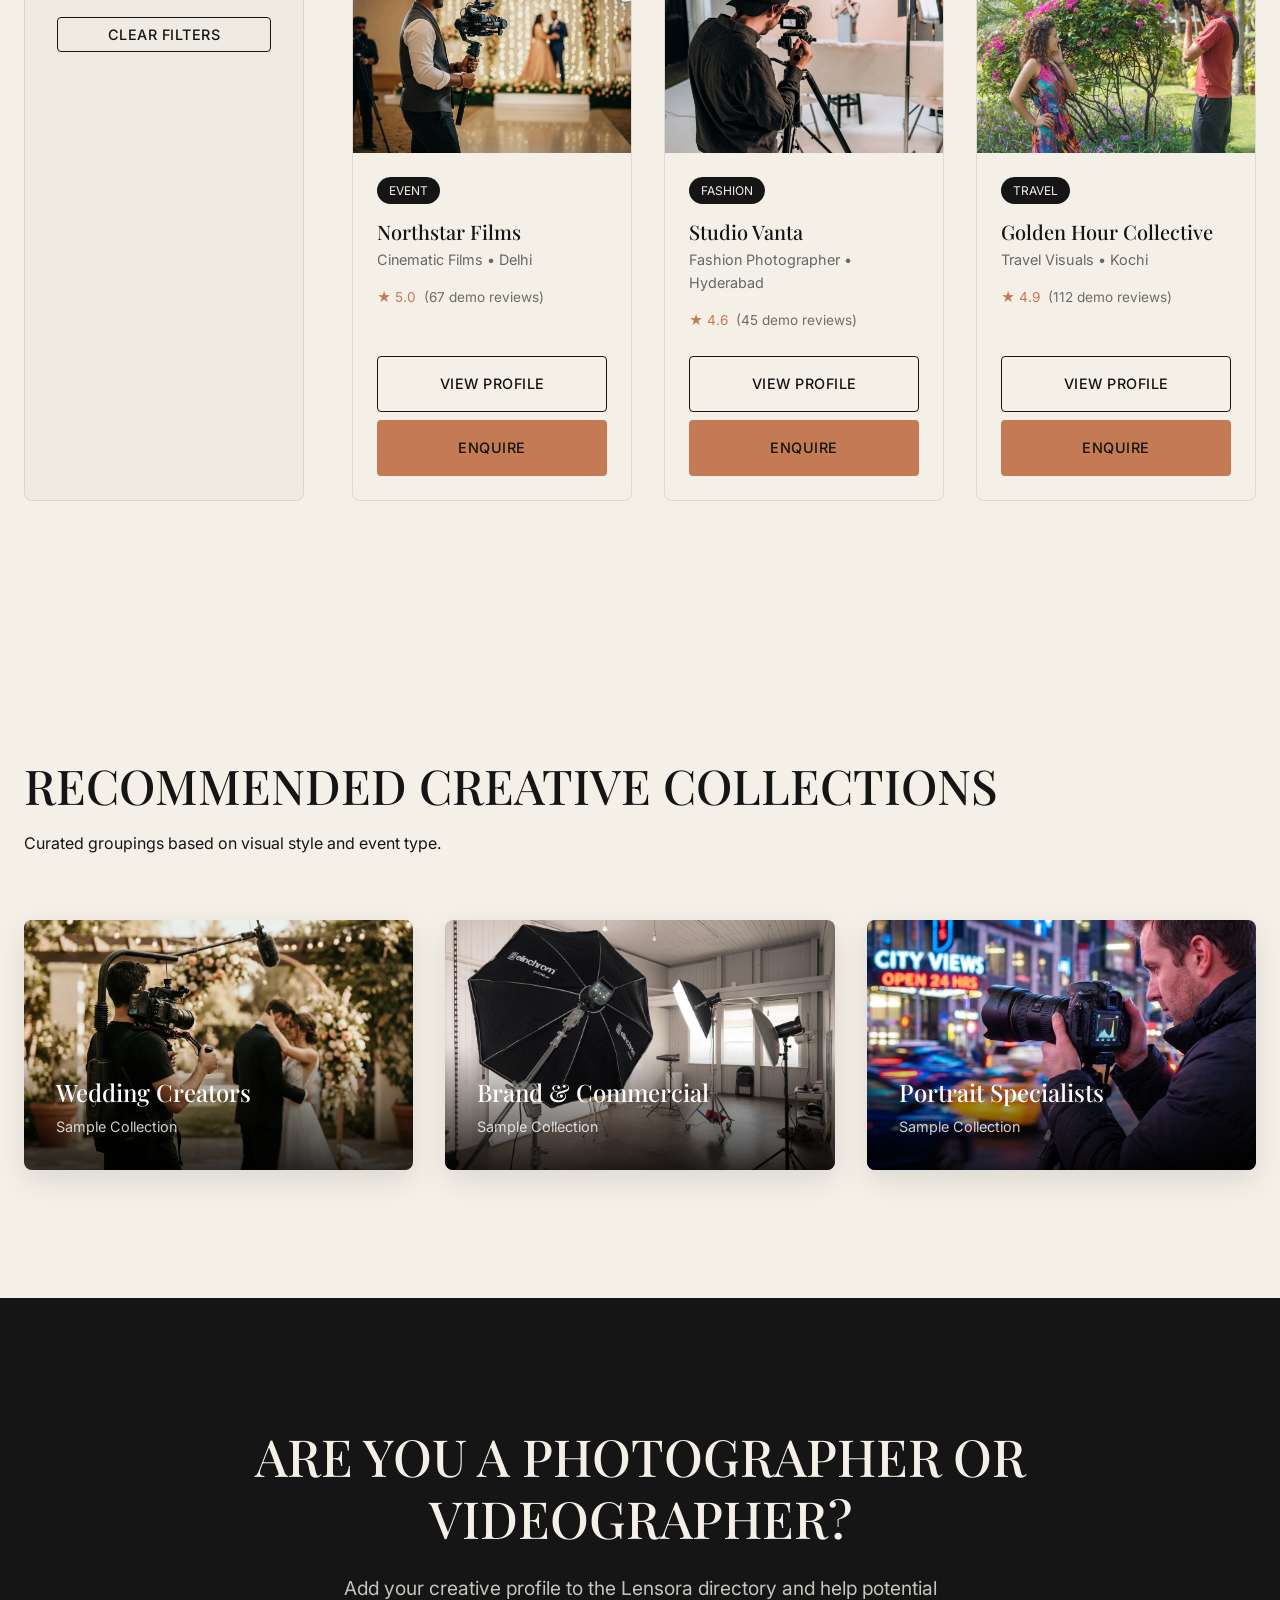
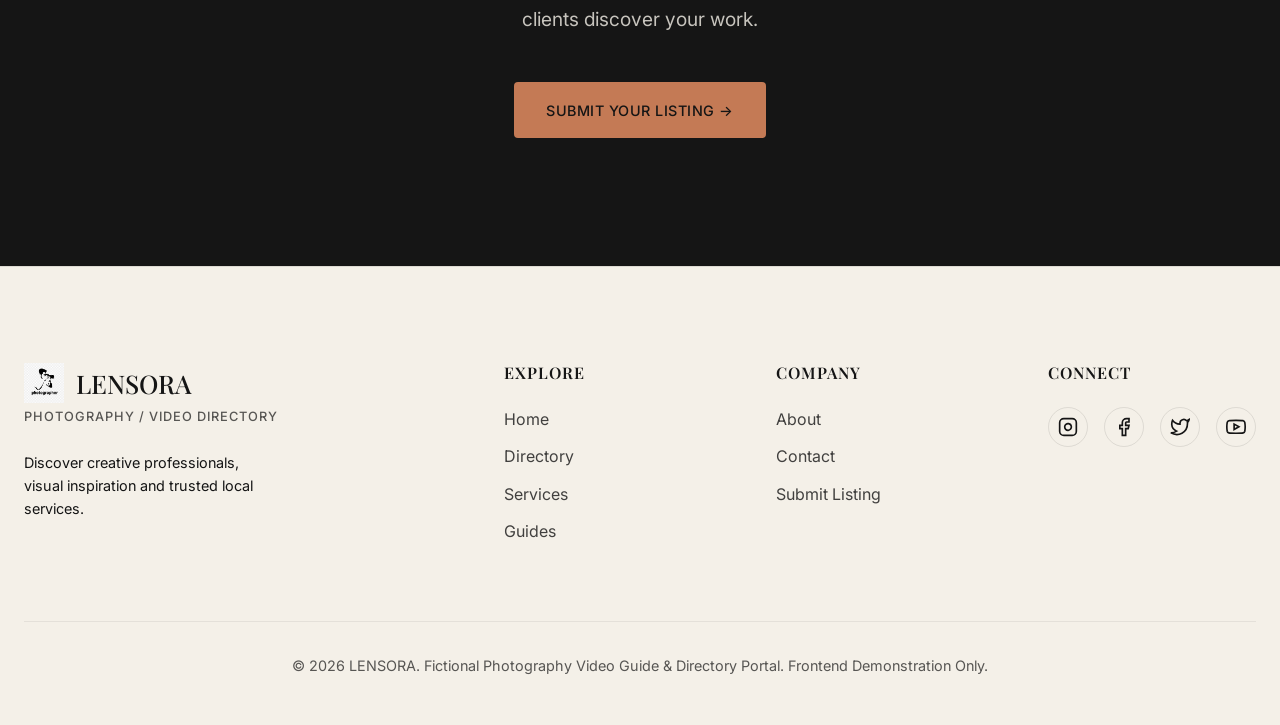
==== commit 98387372: "second commit" ====
--- a/directory.html
+++ b/directory.html
@@ -101,15 +101,27 @@
     <section class="section section-padding">
         <div class="container">
             <h2 class="section-title" style="margin-bottom: 2rem;">CREATIVE PROFESSIONALS</h2>
-            <div style="display:flex; justify-content:space-between; align-items:center; margin-bottom:2rem; border-bottom:1px solid var(--border-color); padding-bottom:1rem;">
-                <p id="result-count" style="font-weight:500;">Loading demo data...</p>
-                <p style="font-size:0.85rem; color:#666; font-style:italic;">Sample Directory Data</p>
+            <div class="dir-toolbar" style="display:flex; justify-content:space-between; align-items:center; flex-wrap:wrap; gap:1rem; margin-bottom:2rem; border-bottom:1px solid var(--border-color); padding-bottom:1rem;">
+                <p id="result-count" style="font-weight:500; margin-bottom:0;">Loading demo data...</p>
+                <div class="dir-toolbar-right">
+                    <p class="dir-sample-note" style="font-size:0.85rem; color:#666; font-style:italic; margin-bottom:0;">Sample Directory Data</p>
+                    <button type="button" id="filter-toggle-btn" class="filter-toggle-btn" aria-controls="dir-filters-panel" aria-expanded="true">
+                        <svg viewBox="0 0 24 24" width="16" height="16" fill="none" stroke="currentColor" stroke-width="2" stroke-linecap="round" stroke-linejoin="round" aria-hidden="true"><polygon points="22 3 2 3 10 12.46 10 19 14 21 14 12.46 22 3"></polygon></svg>
+                        <span class="filter-toggle-text">FILTERS</span>
+                        <span class="filter-count" id="filter-active-count" hidden>0</span>
+                    </button>
+                </div>
             </div>
 
             <div class="dir-layout">
                 <!-- Filters -->
-                <aside class="dir-filters">
+                <aside class="dir-filters" id="dir-filters-panel">
+                    <div class="filter-panel-head">
+                        <h4 class="filter-title" style="margin-bottom:0;">Filters</h4>
+                        <button type="button" class="filter-close-btn" id="filter-close-btn" aria-label="Close Filters">&times;</button>
+                    </div>
                     <form id="dir-filter-form">
+                        <div class="filter-groups">
                         <div class="filter-group">
                             <h4 class="filter-title">Category</h4>
                             <label class="filter-label"><input type="radio" name="cat" value="all" checked> All</label>
@@ -133,7 +145,9 @@
                             <h4 class="filter-title">Verified Only</h4>
                             <label class="filter-label"><input type="checkbox" name="verified"> Verified</label>
                         </div>
-                        <button type="reset" class="btn btn-dark-outline" style="width:100%; padding:0.5rem; height:auto; margin-top:1rem;" onclick="setTimeout(()=>document.getElementById('dir-filter-form').dispatchEvent(new Event('change')), 50);">CLEAR FILTERS</button>
+                        </div>
+                        <button type="reset" id="filter-clear-btn" class="btn btn-dark-outline" style="width:100%; padding:0.5rem; height:auto; margin-top:1rem;">CLEAR FILTERS</button>
+                        <button type="button" id="filter-show-results-btn" class="btn btn-primary filter-show-results" style="width:100%; padding:0.75rem; height:auto; margin-top:0.75rem;">SHOW RESULTS</button>
                     </form>
                 </aside>
 
--- a/assets/css/style.css
+++ b/assets/css/style.css
@@ -325,6 +325,18 @@
     max-width: 50%;
     margin: 0 auto;
   }
+  /* Home "Curated" section: stack one by one, centered, equal full-width lines */
+  .grid-3.recommendation-grid {
+    grid-template-columns: 1fr !important;
+    text-align: center;
+  }
+  .grid-3.recommendation-grid > * {
+    grid-column: auto !important;
+    width: 100% !important;
+    max-width: 100% !important;
+    margin: 0 !important;
+    justify-self: stretch;
+  }
 }
 @media (max-width: 768px) {
   .grid-2, .grid-3, .grid-4 { grid-template-columns: 1fr !important; }
@@ -886,6 +898,114 @@
   .dir-layout { grid-template-columns: 1fr; }
 }
 
+/* Directory toolbar + Filters toggle button */
+.dir-toolbar-right {
+  display: flex;
+  align-items: center;
+  gap: 1.25rem;
+}
+.filter-toggle-btn {
+  display: inline-flex;
+  align-items: center;
+  gap: 0.5rem;
+  height: 44px;
+  padding: 0 1.25rem;
+  font-family: var(--font-body);
+  font-size: 0.8rem;
+  font-weight: 500;
+  letter-spacing: 0.5px;
+  text-transform: uppercase;
+  color: var(--primary-color);
+  background: transparent;
+  border: 1px solid var(--primary-color);
+  border-radius: 4px;
+  cursor: pointer;
+  white-space: nowrap;
+  transition: var(--transition);
+}
+.filter-toggle-btn:hover,
+.filter-toggle-btn.active {
+  background: var(--primary-color);
+  color: var(--secondary-color);
+}
+.filter-toggle-btn:focus-visible {
+  outline: 2px solid var(--accent-color);
+  outline-offset: 2px;
+}
+.filter-count {
+  display: inline-flex;
+  align-items: center;
+  justify-content: center;
+  min-width: 20px;
+  height: 20px;
+  padding: 0 6px;
+  border-radius: 10px;
+  background: var(--accent-color);
+  color: var(--primary-color);
+  font-size: 0.7rem;
+  font-weight: 600;
+}
+.filter-count[hidden] { display: none; }
+
+/* Mobile-only panel parts (hidden on desktop) */
+.filter-panel-head { display: none; }
+.dir-filters .filter-show-results { display: none; }
+.filter-close-btn {
+  background: none;
+  border: none;
+  font-size: 1.75rem;
+  line-height: 1;
+  cursor: pointer;
+  color: var(--primary-color);
+  width: 36px;
+  height: 36px;
+  border-radius: 50%;
+  transition: var(--transition);
+}
+.filter-close-btn:hover { background: rgba(196, 122, 85, 0.12); color: var(--accent-color); }
+
+#directory-results { scroll-margin-top: 110px; }
+
+/* Desktop: hide sidebar when collapsed, results take full width */
+.dir-layout.filters-collapsed { grid-template-columns: 1fr; }
+.dir-layout.filters-collapsed .dir-filters { display: none; }
+
+@keyframes filterPanelIn {
+  from { opacity: 0; transform: translateY(-10px); }
+  to { opacity: 1; transform: translateY(0); }
+}
+
+/* Tablet + Mobile: panel closed by default, opens above results */
+@media (max-width: 1024px) {
+  .dir-filters { display: none; }
+  .dir-layout.filters-open .dir-filters {
+    display: block;
+    animation: filterPanelIn 0.3s ease;
+    background: #fff;
+    box-shadow: var(--shadow-md);
+  }
+  .filter-panel-head {
+    display: flex;
+    justify-content: space-between;
+    align-items: center;
+    margin-bottom: 1.5rem;
+    padding-bottom: 1rem;
+    border-bottom: 1px solid var(--border-color);
+  }
+  .dir-filters .filter-show-results { display: inline-flex; }
+  .filter-groups {
+    display: grid;
+    grid-template-columns: repeat(2, 1fr);
+    column-gap: 2rem;
+  }
+}
+@media (max-width: 576px) {
+  .dir-filters { padding: 1.5rem; }
+  .filter-groups { grid-template-columns: 1fr; }
+  .filter-group { margin-bottom: 1.5rem; }
+  .dir-toolbar-right { width: 100%; justify-content: space-between; }
+}
+
 /* Utilities for sections */
 .secondary-hero {
   padding: 6rem 0 4rem;
